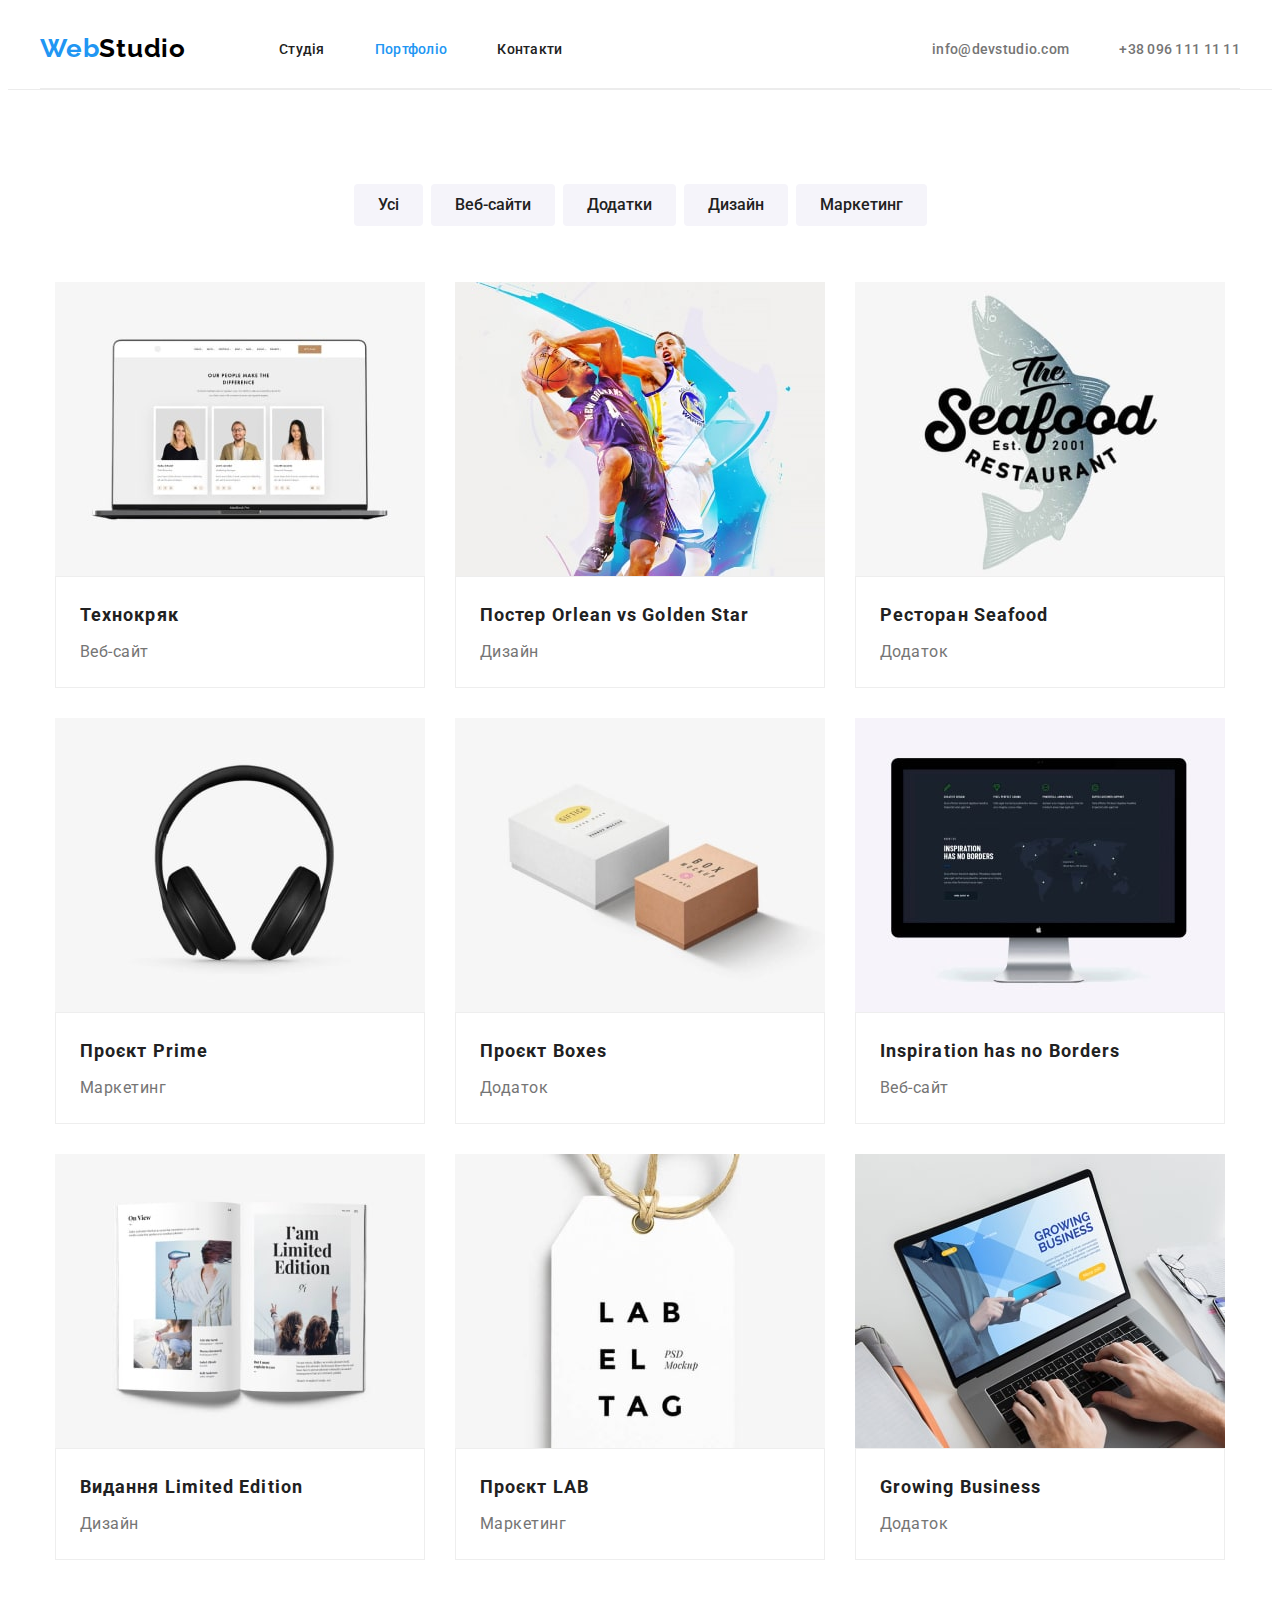
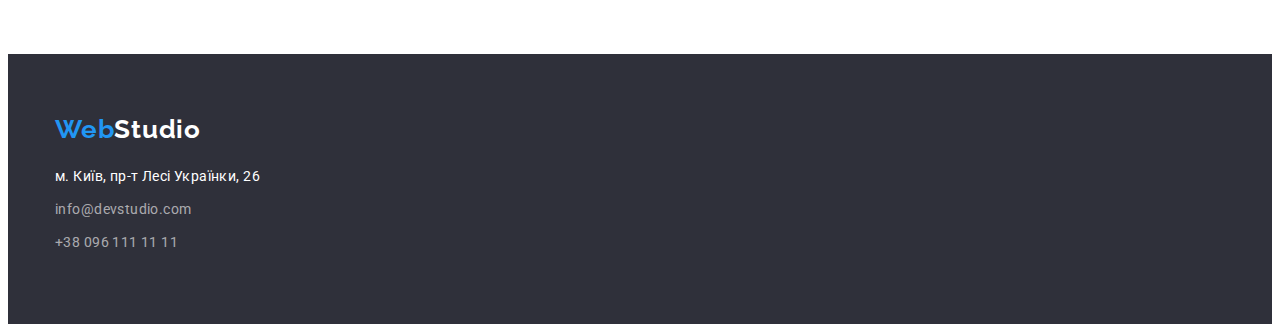
==== portfolio.html @ 09f42cfb "firstupdate" ====
<!DOCTYPE html>
<html lang="uk">

<head>
    <meta charset="UTF-8">
    <meta http-equiv="X-UA-Compatible" content="IE=edge">
    <meta name="viewport" content="width=device-width, initial-scale=1.0">
    <title>WebStudio</title>
    <link rel="preconnect" href="https://fonts.googleapis.com">
    <link rel="preconnect" href="https://fonts.gstatic.com" crossorigin>
    <link
        href="https://fonts.googleapis.com/css2?family=Raleway:wght@700&family=Roboto:wght@400;500;700;900&display=swap"
        rel="stylesheet">
    <link rel="stylesheet" href="https://cdnjs.cloudflare.com/ajax/libs/modern-normalize/1.1.0/modern-normalize.min.css" integrity="sha512-wpPYUAdjBVSE4KJnH1VR1HeZfpl1ub8YT/NKx4PuQ5NmX2tKuGu6U/JRp5y+Y8XG2tV+wKQpNHVUX03MfMFn9Q==" crossorigin="anonymous" referrerpolicy="no-referrer" />
    <link rel="stylesheet" href="./styles/styles.css">
</head>

<body>
    <header class="header">
        <div class="container header">
            <nav class="header-navigation">
                <a class="header-logo" href="./index.html">
                    Web<span>Studio</span>
                </a>
                <ul class="header-list list">
                    <li class="header-item"><a href="./index.html" class="header-item-link">Студія</a></li>
                    <li class="header-item"><a href="./portfolio.html" class="header-item-link current">Портфоліо</a></li>
                    <li class="header-item"><a href="#" class="header-item-link">Контакти</a></li>
                </ul>
            </nav>
            <ul class="header-contact list">
                <li><a href="mailto:info@devstudio.com" class="header-mail">info@devstudio.com</a></li>
                <li><a href="tel:+380961111111" class="header-tel">+38 096 111 11 11</a></li>
            </ul>
        </div>
    </header>
    <main>
        <section class="navigation section">
            <div class="container">
                <h1 class="visually-hidden">Навігація</h1>
                <ul class="navigation-list list">
                    <li><button type="button" class="navigation-button">Усі</button></li>
                    <li><button type="button" class="navigation-button">Веб-сайти</button></li>
                    <li><button type="button" class="navigation-button">Додатки</button></li>
                    <li><button type="button" class="navigation-button">Дизайн</button></li>
                    <li><button type="button" class="navigation-button">Маркетинг</button></li>
                </ul>
                <ul class="portfolio-list list">
                    <li class="portfolio-item">
                        <img src="./image/portfolio1-min.jpg" alt="Ноутбук" width="370">
                        <div class="examples">
                            <h2 class="portfolio-works">Технокряк</h2>
                            <p class="portfolio-after-title">Веб-сайт</p>
                        </div>
                    </li>
                    <li class="portfolio-item">
                        <img class="item" src="./image/portfolio2-min.jpg" alt="Постер" width="370">
                        <div class="examples">
                            <h2 class="portfolio-works">Постер Orlean vs Golden Star</h2>
                            <p class="portfolio-after-title">Дизайн</p>
                        </div> 
                    </li>
                    <li class="portfolio-item">
                        <img class="item" src="./image/portfolio3-min.jpg" alt="Постер" width="370">
                        <div class="examples">
                            <h2 class="portfolio-works">Ресторан Seafood</h2>
                            <p class="portfolio-after-title">Додаток</p>
                        </div>
                    </li>
                    <li class="portfolio-item">
                        <img class="item" src="./image/portfolio4-min.jpg" alt="Навушники" width="370">
                        <div class="examples">
                            <h2 class="portfolio-works">Проєкт Prime</h2>
                            <p class="portfolio-after-title">Маркетинг</p>
                        </div>
                    </li>
                    <li class="portfolio-item">
                        <img class="item" src="./image/portfolio5-min.jpg" alt="Дві коробки" width="370">
                        <div class="examples">
                            <h2 class="portfolio-works">Проєкт Boxes</h2>
                            <p class="portfolio-after-title">Додаток</p>
                        </div>
                    </li>
                    <li class="portfolio-item">
                        <img class="item" src="./image/portfolio6-min.jpg" alt="Монітор" width="370">
                        <div class="examples">
                            <h2 lang="en" class="portfolio-works">Inspiration has no Borders</h2>
                            <p class="portfolio-after-title">Веб-сайт</p>
                        </div>
                    </li>
                    <li class="portfolio-item">
                        <img class="item" src="./image/portfolio7-min.jpg" alt="Книга" width="370">
                        <div class="examples">
                            <h2 class="portfolio-works">Видання Limited Edition</h2>
                            <p class="portfolio-after-title">Дизайн</p>
                        </div>
                    </li>
                    <li class="portfolio-item">
                        <img class="item" src="./image/portfolio8-min.jpg" alt="Цінник" width="370">
                        <div class="examples">
                            <h2 class="portfolio-works">Проєкт LAB</h2>
                            <p class="portfolio-after-title">Маркетинг</p>
                        </div>
                    </li>
                    <li class="portfolio-item">
                        <img class="item" src="./image/portfolio9-min.jpg" alt="Ноутбук" width="370">
                        <div class="examples">
                            <h2 lang="en" class="portfolio-works">Growing Business</h2>
                            <p class="portfolio-after-title">Додаток</p>
                        </div>
                    </li>
                </ul>
            </div>
        </section>
    </main>
    <footer class="bottom">
        <div class="container">
            <a href="./index.html" class="bottom-logo">
                Web<span class="studio">Studio</span>
            </a>
            <address class="bottom-contact">
                <ul class="bottom-list list">
                    <li class="bottom-item">
                        <a href="https://goo.gl/maps/CPtrU1FHBa2aNyZL9" target="_blank" rel="noopener noreferrer"
                            class="bottom-address">м. Київ,
                            пр-т Лесі Українки,
                            26
                        </a>
                    </li>
                    <li class="bottom-item">
                        <a href="mailto:info@devstudio.com" class="bottom-mail">info@devstudio.com</a>
                    </li>
                    <li class="bottom-item">
                        <a href="tel:+380961111111" class="bottom-tel">+38 096 111 11 11</a>
                    </li>
                </ul>
            </address>
        </div>
    </footer>
</body>

</html>
---- styles/styles.css ----
html {
	box-sizing: border-box;
}
*,
*::before,
*::after {
	box-sizing: border-box;
}
:root {
	--main-color: #757575;
	--secondary-color: #212121;
	--main-bg-color: #2196f3;
	--accent-color: #ffffff;
}

p,
h1,
h2,
h3,
h4,
h5,
h6 {
  margin: 0;
}
ul,
ol {
  margin: 0;
  padding-left: 0;
}
button {
  cursor: pointer;
}
address {
  font-style: normal;
}
img {
  display: block;
  max-width: 100%;
  height: auto;
}
body {
	color: var(--main-color);
	font-family: "Roboto", sans-serif;
}
.list {
	list-style: none;
}

.container {
	width: 1200px;
	padding-left: 15px;
	padding-right: 15px;
	margin: 0 auto;
}

.visually-hidden {
	color: rgba(0, 0, 0, 0);
	position: absolute;
	width: 1px;
	height: 1px;
	margin: -1px;
	border: 0;
	padding: 0;
	white-space: nowrap;
	clip-path: inset(100%);
	clip: rect(0 0 0 0);
	overflow: hidden;
}

.section {
	padding: 94px 0;
}

.header {
	border-bottom: 1px solid #ECECEC;
	max-width: 100%;
}

.container.header {
	display: flex;
	align-items: center;
	justify-content: space-between;
	padding: 25px 0 24px 0;
}

.header-navigation {
	display: flex;
	align-items: center;
}

.header-list {
	display: flex;
	gap: 50px;
}

.header-logo {
	font-family: "Raleway", sans-serif;
	font-weight: 700;
	font-size: 26px;
	line-height: 1.19;
	letter-spacing: 0.03em;
	color: var(--main-bg-color);
	text-decoration: none;
	margin-right: 93px;
}
.header-contact {
	display: flex;
	align-items: center;
	gap: 50px;
}
span {
	font-family: "Raleway", sans-serif;
	font-weight: 700;
	font-size: 26px;
	line-height: 1.19;
	letter-spacing: 0.03em;
	color: #000000;
	text-decoration: none;
}
.header-item-link {
	font-weight: 500;
	font-size: 14px;
	line-height: 1.14;
	letter-spacing: 0.02em;
	color: var(--secondary-color);
	text-decoration: none;
}

.header-item-link:hover,
.header-item-link:focus {
	color: var(--main-bg-color);
}

.header-mail,
.header-tel {
	font-weight: 500;
	font-size: 14px;
	line-height: 1.14;
	letter-spacing: 0.02em;
	color: var(--main-color);
	text-decoration: none;
}

.header-item-link.current {
	color: var(--main-bg-color);
}

.header-tel:hover,
.header-tel:focus,
.header-mail:hover,
.header-mail:focus {
	color: var(--main-bg-color);
}

.hero {
	background-color: #2f303a;
	background-image: linear-gradient(
	    rgba(47, 48, 58, 0.4),
	    rgba(47, 48, 58, 0.4)
	  ),
	  url(../image/background.jpg);
	background-repeat: no-repeat;
	background-position: center;
	background-size: cover;
	text-align: center;
	padding: 200px 0;
}

.hero-title {
	font-weight: 900;
	font-size: 44px;
	line-height: 1.36;
	letter-spacing: 0.06em;
	text-transform: uppercase;
	color: var(--accent-color);
	width: 696px;
	margin: 0 auto 30px auto;
}

.button-primary {
	font-family: "Roboto", sans-serif;
	color: var(--accent-color);
	background-color: var(--main-bg-color);
	font-weight: 700;
	font-size: 16px;
	line-height: 1.88;
	letter-spacing: 0.06em;
	cursor: pointer;
	display: inline-flex;
	text-align: center;
	border: 1px solid transparent;
	padding: 10px 32px;
	min-width: 216px;
	height: 50px;
	border-radius: 4px;
	box-shadow: 0px 4px 4px rgba(0, 0, 0, 0.15);
}

.button-primary:active {
	color: var(--accent-color);
	background-color: #188ce8;
}

.section-list {
	display: flex;
	gap: 30px;
}
.section-item {
	width: 270px;
}
.section-subtitle {
	font-family: inherit;
	font-weight: 700;
	font-size: 14px;
	line-height: 1.14;
	letter-spacing: 0.03em;
	text-transform: uppercase;
	color: var(--secondary-color);
	margin-bottom: 10px;
}

.section-text {
	font-family: inherit;
	font-weight: 400;
	font-size: 14px;
	line-height: 1.71;
	letter-spacing: 0.03em;
}
.illustration {
	padding-top: 0;
}
.illustration-title {
	font-weight: 700;
	font-size: 36px;
	line-height: 1.17;
	letter-spacing: 0.03em;
	color: var(--secondary-color);
	margin-bottom: 50px;
	text-align: center;
}
.illustration-list {
	display: flex;
	gap: 30px;
}
.team {
	background-color: 
	#F5F4FA;
	text-align: center;
}
.team-list {
	display: flex;
	gap: 30px;
	width: calc((100%-90px)/4);
}
.team-card {
	background: var(--accent-color);
	box-shadow: 0px 1px 3px rgba(0, 0, 0, 0.12), 0px 1px 1px rgba(0, 0, 0, 0.14), 0px 2px 1px rgba(0, 0, 0, 0.2);
	border-radius: 0px 0px 4px 4px;
	width: 270px;
	display: block;
	padding-top: 30px;
	padding-bottom: 30px;
}
.team-title {
	font-weight: 700;
	font-size: 36px;
	line-height: 1.17;
	letter-spacing: 0.03em;
	color: var(--secondary-color);
	margin-bottom: 50px;
}
.team-surname {
	font-weight: 500;
	font-size: 16px;
	line-height: 1.19;
	letter-spacing: 0.03em;
	color: var(--secondary-color);
	margin-bottom: 10px;
}

.team-speciality {
	font-size: 16px;
	line-height: 1.19;
	letter-spacing: 0.03em; 
	margin-bottom: 16px;
}

.team-soc-list {
	display: flex;
	justify-content: center;
	gap: 10px;
}
.team-soc-iteam {
	width: 44px;
	height: 44px;
}
.team-soc-link {
	width: 100%;
	height: 100%;
	border-radius: 50%;
	display: flex;
	align-items: center;
	justify-content: center;
}

.team-soc-icon {
	fill: #AFB1B8;
}
.team-soc-link:hover,
.team-soc-link:focus {
	background-color: var(--main-bg-color);
}

.team-soc-link:hover .team-soc-icon,
.team-soc-link:focus .team-soc-icon {
	fill: var(--accent-color);
}
.client-title {
	font-weight: 700;
	font-size: 36px;
	line-height: 0.86;
	letter-spacing: 0.03em;
	text-align: center;
	color: var(--secondary-color);
	margin-bottom: 50px;
}
.client-list {
	display: flex;
	gap: 30px;
}
.client-item {
	width: calc((100% - 150px) / 6);
	height: 90px;
}
.client-link {
	width: 100%;
	height: 100%;
	border: 1px solid #AFB1B8;
	border-radius: 4px;
	display: flex;
	align-items: center;
	justify-content: center;
}

.bottom {
	background-color: #2f303a;
	padding-top: 60px;
	padding-bottom: 60px;
}

.bottom-logo {
	font-family: "Raleway", sans-serif;
	font-weight: 700;
	font-size: 26px;
	line-height: 1.19;
	letter-spacing: 0.03em;
	text-decoration: none;
	color: var(--main-bg-color);
	display: flex;
	margin-bottom: 20px;
}

.studio {
	font-family: "Raleway", sans-serif;
	font-weight: 700;
	font-size: 26px;
	line-height: 1.19;
	letter-spacing: 0.03em;
	color: var(--accent-color);
	text-decoration: none;
}


.bottom-address {
	font-family: "Roboto";
	font-style: normal;
	font-weight: 400;
	font-size: 14px;
	line-height: 1.71;
	letter-spacing: 0.03em;
	text-decoration: none;
	color: var(--accent-color);
}

.bottom-mail,
.bottom-tel {
	font-style: normal;
	font-size: 14px;
	line-height: 1.71;
	letter-spacing: 0.03em;
	color: rgba(255, 255, 255, 0.6);
	text-decoration: none;
}

.bottom-item {
	margin-bottom: 9px;
}

.bottom-mail:hover,
.bottom-mail:focus,
.bottom-tel:hover,
.bottom-tel:focus {
	color: var(--main-bg-color);
}
.soc-text {
	font-family: 'Roboto', sans-serif;;
	font-style: normal;
	font-weight: 700;
	font-size: 14px;
	line-height: 0.88;
	letter-spacing: 0.03em;
	text-transform: uppercase;
	color: var(--accent-color);
	margin-bottom: 16px;
}
.footer-soc-list {
	display: flex;
    gap: 10px;
    justify-content: center;
}
.footer-soc-item {
	width: 44px;
	height: 44px;
}
.footer-soc-link.link {
	width: 100%;
	height: 100%;
	background: rgba(255, 255, 255, 0.1);
	border-radius: 50%;
	display: flex;
	align-items: center;
	justify-content: center;
}
.footer-soc-icon {
	fill: var(--accent-color);
}
.footer-soc-link:hover,
.footer-soc-link:focus {
	background-color: var(--main-bg-color);
}
.footer-soc-link:hover .footer-soc-icon,
.footer-soc-link:focus .footer-soc-icon {
	fill: var(--accent-color);
}

.navigation-list {
	display: flex;
	justify-content: center;
	margin-bottom: 56px;
	gap: 8px;
}

.navigation-button {
	font-family: "Roboto", sans-serif;
	font-weight: 500;
	font-size: 16px;
	line-height: 1.63;
	color: var(--secondary-color);
	background-color: #f5f4fa;
	cursor: pointer;
	border-radius: 4px;
	padding: 6px 22px;
	border-color: transparent;
    text-align: center;
}

.navigation-button:hover,
.navigation-button:focus {
	color: var(--accent-color);
	background-color: var(--main-bg-color);
}

.portfolio-list {
	display: flex;
	flex-wrap: wrap;
	gap: 30px;
}

.examples {
	padding: 20px 24px;
    width: 370px;
	background-color: var(--accent-color);
	border: 1px solid #EEEEEE;
}
.portfolio-works {
	font-weight: 700;
	font-size: 18px;
	font-family: inherit;
	line-height: 2;
	letter-spacing: 0.06em;
	color: var(--secondary-color);
    margin-bottom: 4px;
	max-width: 322px;
	max-height: 36px;
}

.portfolio-after-title {
	font-size: 16px;
	line-height: 1.88;
	letter-spacing: 0.03em;
}
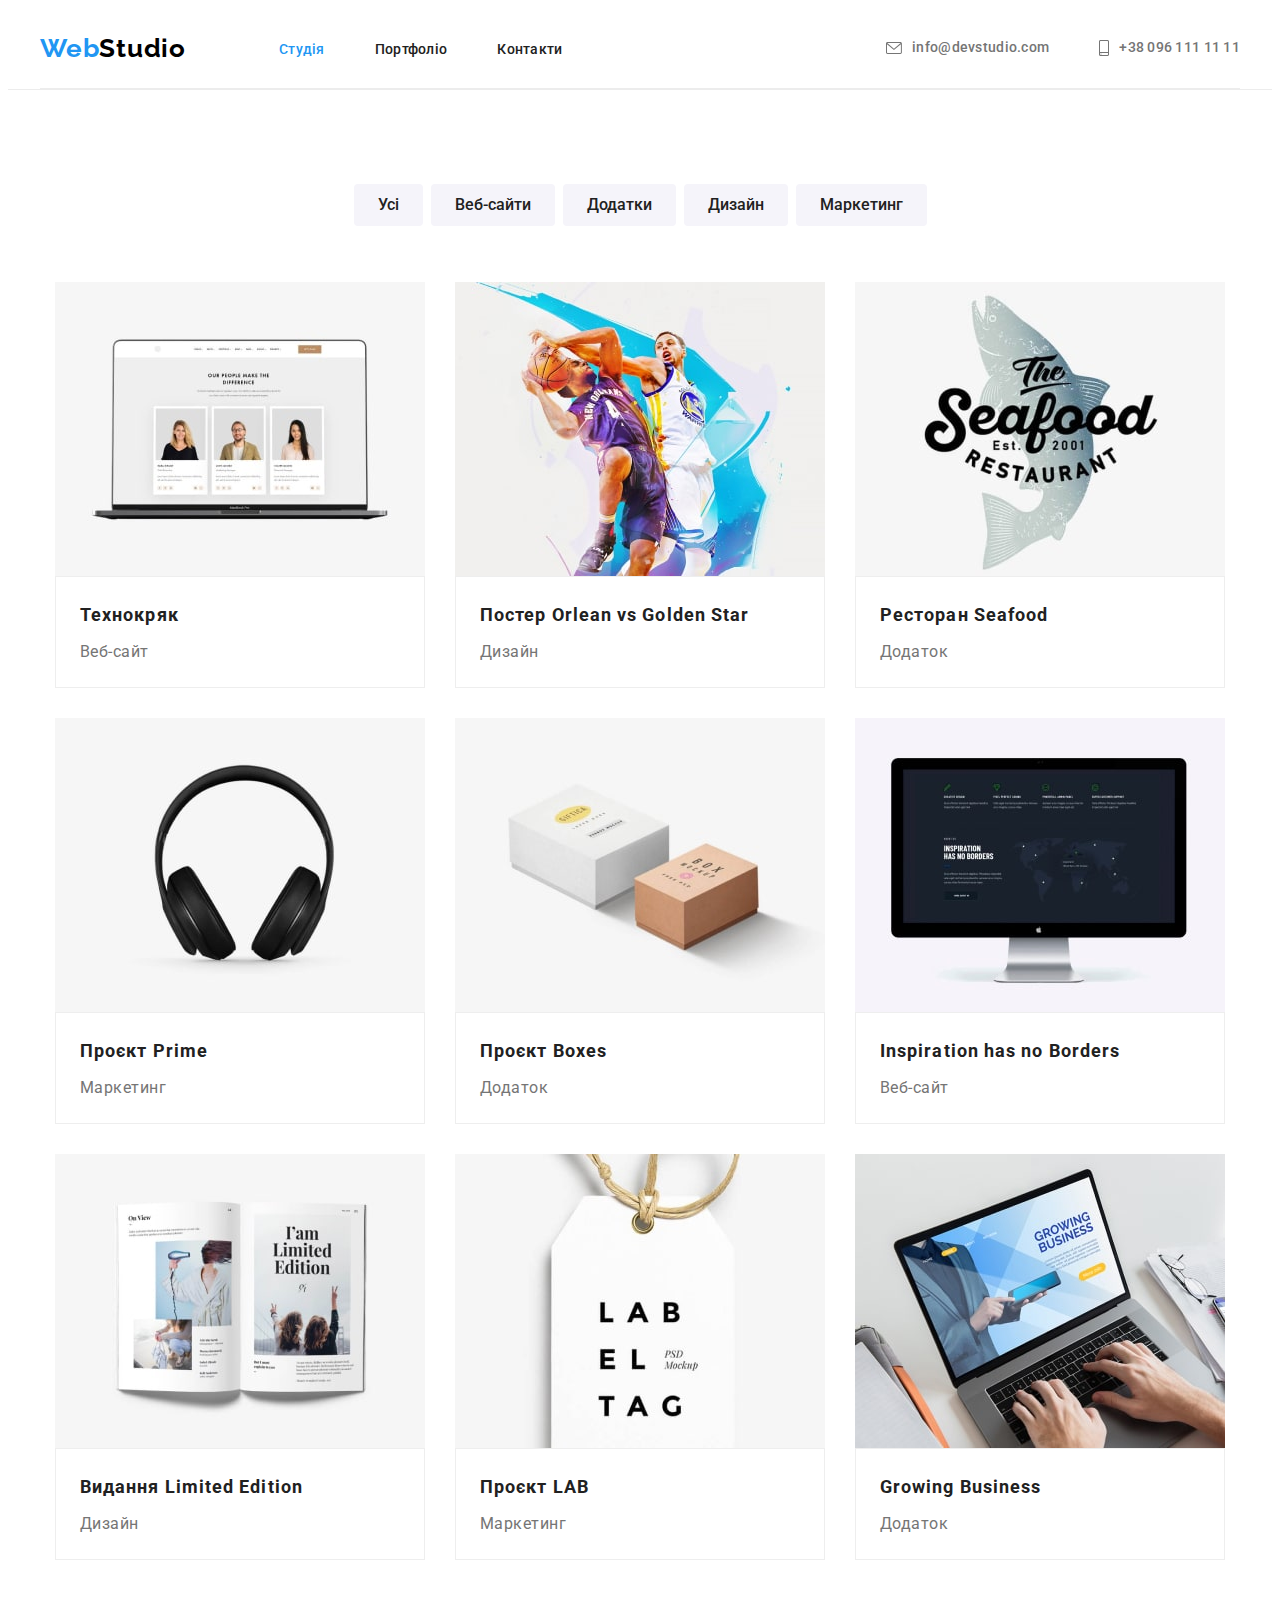
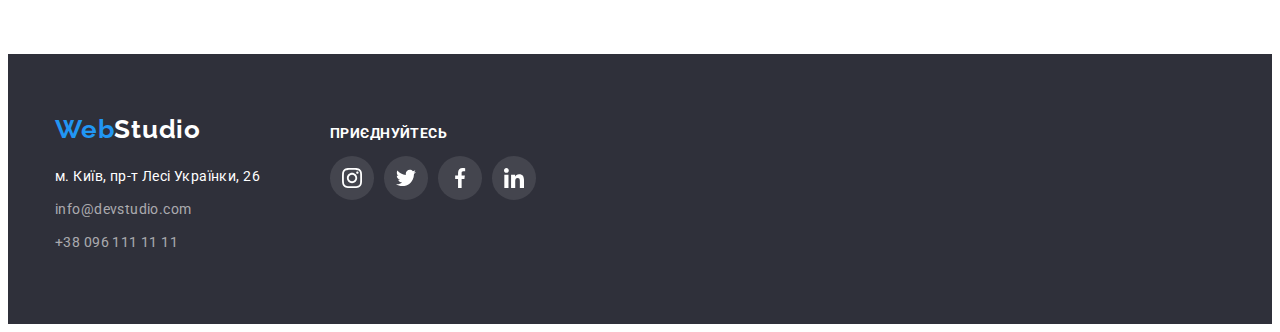
==== commit e9dd596e: "secondupdate" ====
--- a/portfolio.html
+++ b/portfolio.html
@@ -23,14 +23,22 @@
                     Web<span>Studio</span>
                 </a>
                 <ul class="header-list list">
-                    <li class="header-item"><a href="./index.html" class="header-item-link">Студія</a></li>
-                    <li class="header-item"><a href="./portfolio.html" class="header-item-link current">Портфоліо</a></li>
+                    <li class="header-item"><a href="./index.html" class="header-item-link current">Студія</a></li>
+                    <li class="header-item"><a href="./portfolio.html" class="header-item-link">Портфоліо</a></li>
                     <li class="header-item"><a href="#" class="header-item-link">Контакти</a></li>
                 </ul>
             </nav>
             <ul class="header-contact list">
-                <li><a href="mailto:info@devstudio.com" class="header-mail">info@devstudio.com</a></li>
-                <li><a href="tel:+380961111111" class="header-tel">+38 096 111 11 11</a></li>
+                <li><a href="mailto:info@devstudio.com" class="header-mail">
+                        <svg class="contact-icon" width="16" height="12">
+                            <use href="./image/icons.svg#icon-envelope"></use>
+                        </svg>
+                    info@devstudio.com</a></li>
+                <li><a href="tel:+380961111111" class="header-tel">
+                        <svg class="contact-icon" width="10" height="16">
+                            <use href="./image/icons.svg#icon-smartphone"></use>
+                        </svg>
+                    +38 096 111 11 11</a></li>
             </ul>
         </div>
     </header>
@@ -114,28 +122,55 @@
         </section>
     </main>
     <footer class="bottom">
-        <div class="container">
-            <a href="./index.html" class="bottom-logo">
-                Web<span class="studio">Studio</span>
-            </a>
-            <address class="bottom-contact">
-                <ul class="bottom-list list">
-                    <li class="bottom-item">
-                        <a href="https://goo.gl/maps/CPtrU1FHBa2aNyZL9" target="_blank" rel="noopener noreferrer"
-                            class="bottom-address">м. Київ,
-                            пр-т Лесі Українки,
-                            26
-                        </a>
-                    </li>
-                    <li class="bottom-item">
-                        <a href="mailto:info@devstudio.com" class="bottom-mail">info@devstudio.com</a>
-                    </li>
-                    <li class="bottom-item">
-                        <a href="tel:+380961111111" class="bottom-tel">+38 096 111 11 11</a>
-                    </li>
+        <div class="footer-container container">
+            <div class="footer-adress">
+                <a href="./index.html" class="bottom-logo">
+                    Web<span class="studio">Studio</span>
+                </a>
+                <address class="bottom-contact">
+                    <ul class="bottom-list list">
+                        <li class="bottom-item item">
+                            <a href="https://goo.gl/maps/CPtrU1FHBa2aNyZL9" target="_blank" rel="noopener noreferrer"
+                                class="bottom-address item">м. Київ,
+                                пр-т Лесі Українки,
+                                26
+                            </a>
+                        </li>
+                        <li class="bottom-item 	item">
+                            <a href="mailto:info@devstudio.com" class="bottom-mail item">info@devstudio.com</a>
+                        </li>
+                        <li class="bottom-item">
+                            <a href="tel:+380961111111" class="bottom-tel">+38 096 111 11 11</a>
+                        </li>
+                    </ul>
+                </address>
+            </div>
+            <div class="footer-soc">
+                <p class="soc-text">приєднуйтесь</p>
+                <ul class="footer-soc-list list">
+                    <li class="footer-soc-item"><a href="" class="footer-soc-link link">
+                        <svg class="footer-soc-icon" width="20" height="20">
+                            <use href="./image/icons.svg#icon-instagram"></use>
+                        </svg>
+                    </a></li>
+                    <li class="footer-soc-item"><a href="" class="footer-soc-link link">
+                        <svg class="footer-soc-icon" width="20" height="20">
+                            <use href="./image/icons.svg#icon-twitter"></use>
+                        </svg>
+                    </a></li>
+                    <li class="footer-soc-item"><a href="" class="footer-soc-link link">
+                        <svg class="footer-soc-icon" width="20" height="20">
+                            <use href="./image/icons.svg#icon-facebook"></use>
+                        </svg>
+                    </a></li>
+                    <li class="footer-soc-item"><a href="" class="footer-soc-link link">
+                        <svg class="footer-soc-icon" width="20" height="20">
+                            <use href="./image/icons.svg#icon-linkedin"></use>
+                        </svg>
+                    </a></li>
                 </ul>
-            </address>
-        </div>
+            </div>
+        </div>    
     </footer>
 </body>
 
--- a/styles/styles.css
+++ b/styles/styles.css
@@ -139,8 +139,15 @@
 	letter-spacing: 0.02em;
 	color: var(--main-color);
 	text-decoration: none;
-}
-
+	display: flex;
+	align-items: center;
+	justify-content: center;
+	gap: 10px;
+}
+
+.contact-icon {
+	fill: var(--main-color);
+}
 .header-item-link.current {
 	color: var(--main-bg-color);
 }
@@ -151,7 +158,12 @@
 .header-mail:focus {
 	color: var(--main-bg-color);
 }
-
+.header-tel:hover .contact-icon,
+.header-tel:focus .contact-icon,
+.header-mail:hover .contact-icon,
+.header-mail:focus .contact-icon{
+	fill: var(--main-bg-color);
+}
 .hero {
 	background-color: #2f303a;
 	background-image: linear-gradient(
@@ -341,6 +353,20 @@
 	align-items: center;
 	justify-content: center;
 }
+.client-icon {
+	fill: #AFB1B8;
+}
+
+.client-link:hover,
+.client-link:focus {
+	border-color: var(--main-bg-color);
+}
+
+.client-link:hover .client-icon,
+.client-link:focus .client-icon {
+	fill: var(--main-bg-color);
+}
+
 
 .bottom {
 	background-color: #2f303a;
@@ -401,6 +427,12 @@
 .bottom-tel:hover,
 .bottom-tel:focus {
 	color: var(--main-bg-color);
+}
+
+.footer-container {
+	display: flex;
+	align-items: baseline;
+	gap: 70px;
 }
 .soc-text {
 	font-family: 'Roboto', sans-serif;;
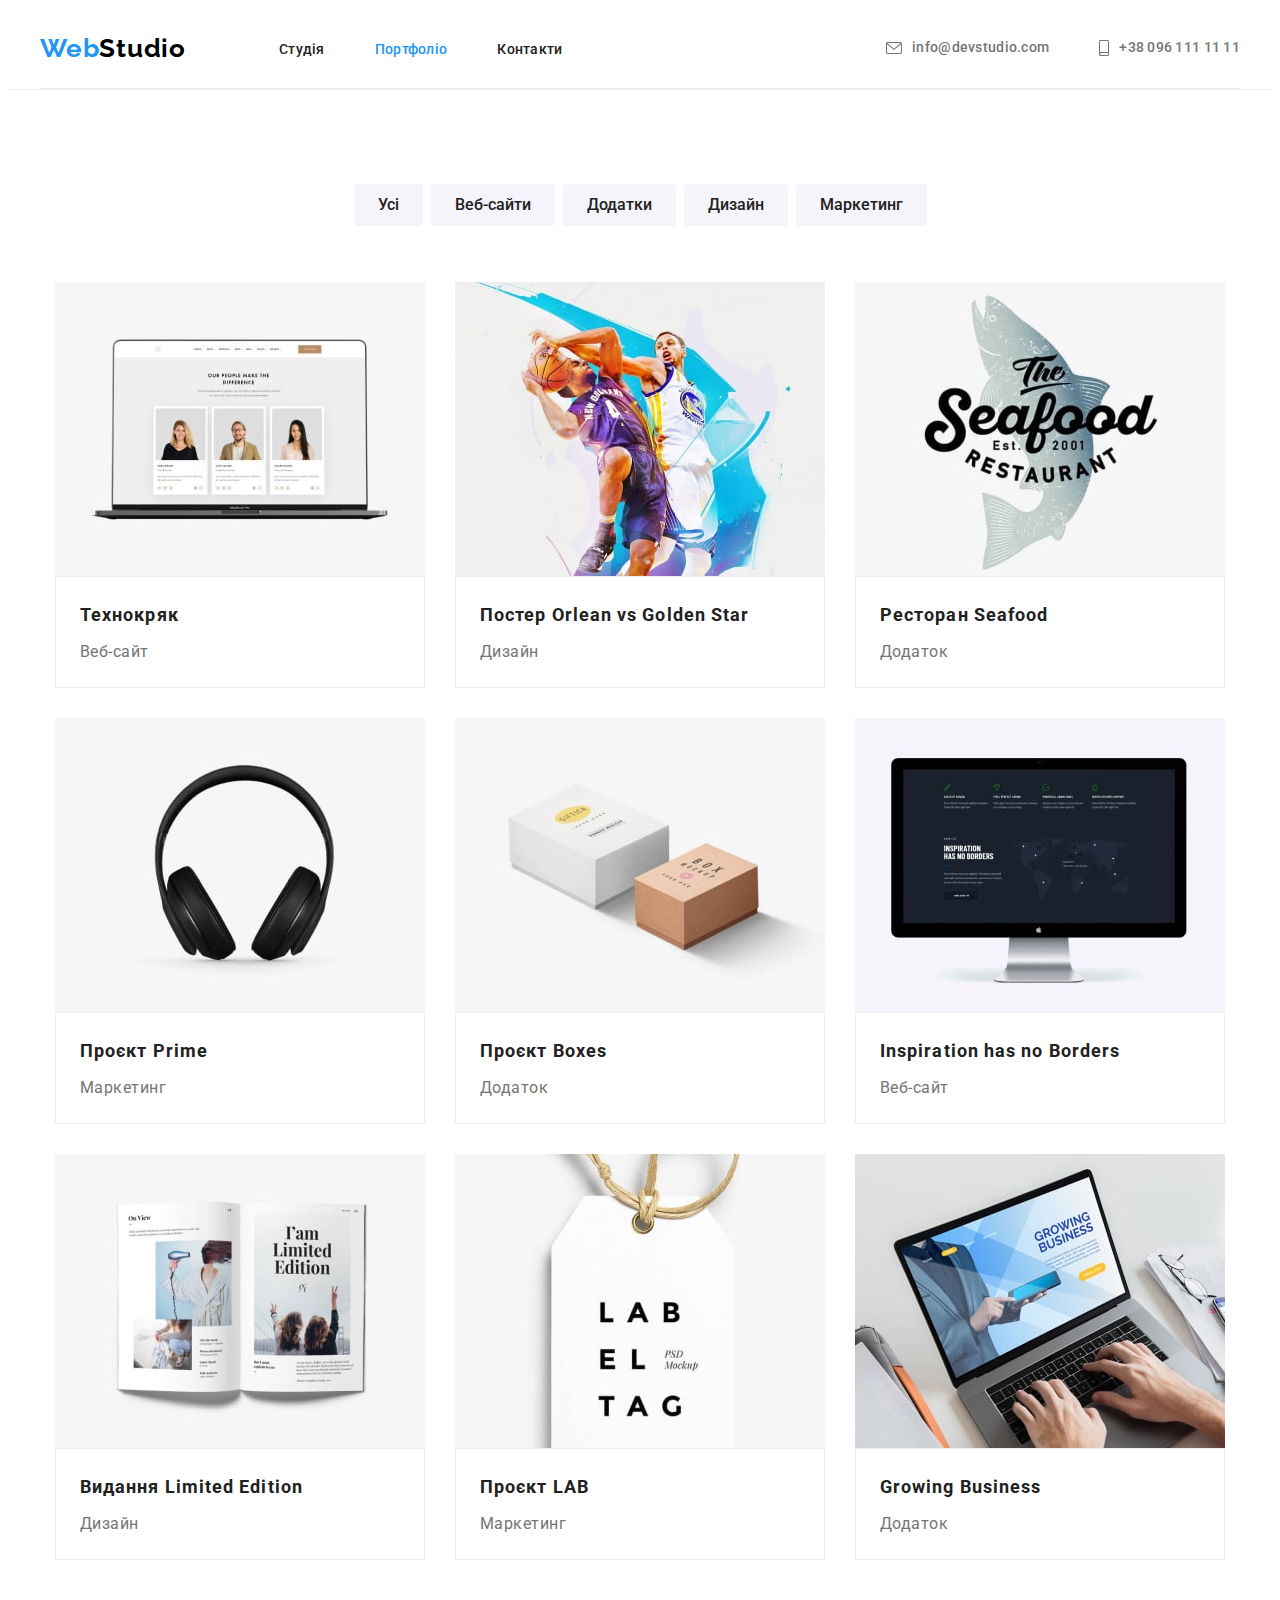
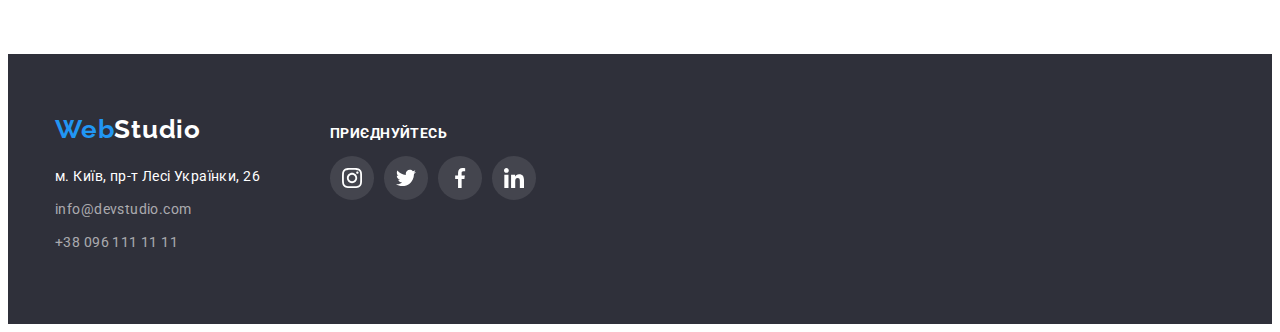
==== commit 7bfb1af3: "thirdupdate" ====
--- a/portfolio.html
+++ b/portfolio.html
@@ -23,8 +23,8 @@
                     Web<span>Studio</span>
                 </a>
                 <ul class="header-list list">
-                    <li class="header-item"><a href="./index.html" class="header-item-link current">Студія</a></li>
-                    <li class="header-item"><a href="./portfolio.html" class="header-item-link">Портфоліо</a></li>
+                    <li class="header-item"><a href="./index.html" class="header-item-link">Студія</a></li>
+                    <li class="header-item"><a href="./portfolio.html" class="header-item-link current">Портфоліо</a></li>
                     <li class="header-item"><a href="#" class="header-item-link">Контакти</a></li>
                 </ul>
             </nav>
@@ -55,67 +55,85 @@
                 </ul>
                 <ul class="portfolio-list list">
                     <li class="portfolio-item">
-                        <img src="./image/portfolio1-min.jpg" alt="Ноутбук" width="370">
-                        <div class="examples">
-                            <h2 class="portfolio-works">Технокряк</h2>
-                            <p class="portfolio-after-title">Веб-сайт</p>
-                        </div>
+                        <a class="link" href="#">
+                            <img src="./image/portfolio1-min.jpg" alt="Ноутбук" width="370">
+                            <div class="examples">
+                                <h2 class="portfolio-works">Технокряк</h2>
+                                <p class="portfolio-after-title">Веб-сайт</p>
+                            </div>
+                        </a>    
                     </li>
                     <li class="portfolio-item">
-                        <img class="item" src="./image/portfolio2-min.jpg" alt="Постер" width="370">
-                        <div class="examples">
-                            <h2 class="portfolio-works">Постер Orlean vs Golden Star</h2>
-                            <p class="portfolio-after-title">Дизайн</p>
-                        </div> 
+                        <a class="link" href="#">
+                            <img class="item" src="./image/portfolio2-min.jpg" alt="Постер" width="370">
+                            <div class="examples">
+                                <h2 class="portfolio-works">Постер Orlean vs Golden Star</h2>
+                                <p class="portfolio-after-title">Дизайн</p>
+                            </div> 
+                        </a>    
                     </li>
                     <li class="portfolio-item">
-                        <img class="item" src="./image/portfolio3-min.jpg" alt="Постер" width="370">
-                        <div class="examples">
-                            <h2 class="portfolio-works">Ресторан Seafood</h2>
-                            <p class="portfolio-after-title">Додаток</p>
-                        </div>
+                        <a class="link" href="#">
+                            <img class="item" src="./image/portfolio3-min.jpg" alt="Постер" width="370">
+                            <div class="examples">
+                                <h2 class="portfolio-works">Ресторан Seafood</h2>
+                                <p class="portfolio-after-title">Додаток</p>
+                            </div>
+                        </a>    
                     </li>
                     <li class="portfolio-item">
-                        <img class="item" src="./image/portfolio4-min.jpg" alt="Навушники" width="370">
-                        <div class="examples">
-                            <h2 class="portfolio-works">Проєкт Prime</h2>
-                            <p class="portfolio-after-title">Маркетинг</p>
-                        </div>
+                        <a class="link" href="#">
+                            <img class="item" src="./image/portfolio4-min.jpg" alt="Навушники" width="370">
+                            <div class="examples">
+                                <h2 class="portfolio-works">Проєкт Prime</h2>
+                                <p class="portfolio-after-title">Маркетинг</p>
+                            </div>
+                        </a>    
                     </li>
                     <li class="portfolio-item">
-                        <img class="item" src="./image/portfolio5-min.jpg" alt="Дві коробки" width="370">
-                        <div class="examples">
-                            <h2 class="portfolio-works">Проєкт Boxes</h2>
-                            <p class="portfolio-after-title">Додаток</p>
-                        </div>
+                        <a class="link" href="#">
+                            <img class="item" src="./image/portfolio5-min.jpg" alt="Дві коробки" width="370">
+                            <div class="examples">
+                                <h2 class="portfolio-works">Проєкт Boxes</h2>
+                                <p class="portfolio-after-title">Додаток</p>
+                            </div>
+                        </a>    
                     </li>
                     <li class="portfolio-item">
-                        <img class="item" src="./image/portfolio6-min.jpg" alt="Монітор" width="370">
-                        <div class="examples">
-                            <h2 lang="en" class="portfolio-works">Inspiration has no Borders</h2>
-                            <p class="portfolio-after-title">Веб-сайт</p>
-                        </div>
+                        <a class="link" href="#">
+                            <img class="item" src="./image/portfolio6-min.jpg" alt="Монітор" width="370">
+                            <div class="examples">
+                                <h2 lang="en" class="portfolio-works">Inspiration has no Borders</h2>
+                                <p class="portfolio-after-title">Веб-сайт</p>
+                            </div>
+                        </a>    
                     </li>
                     <li class="portfolio-item">
-                        <img class="item" src="./image/portfolio7-min.jpg" alt="Книга" width="370">
-                        <div class="examples">
-                            <h2 class="portfolio-works">Видання Limited Edition</h2>
-                            <p class="portfolio-after-title">Дизайн</p>
-                        </div>
+                        <a class="link" href="#">
+                            <img class="item" src="./image/portfolio7-min.jpg" alt="Книга" width="370">
+                            <div class="examples">
+                                <h2 class="portfolio-works">Видання Limited Edition</h2>
+                                <p class="portfolio-after-title">Дизайн</p>
+                            </div>
+                        </a>    
                     </li>
                     <li class="portfolio-item">
-                        <img class="item" src="./image/portfolio8-min.jpg" alt="Цінник" width="370">
-                        <div class="examples">
-                            <h2 class="portfolio-works">Проєкт LAB</h2>
-                            <p class="portfolio-after-title">Маркетинг</p>
-                        </div>
+                        <a class="link" href="#">
+                            <img class="item" src="./image/portfolio8-min.jpg" alt="Цінник" width="370">
+                            <div class="examples">
+                                <h2 class="portfolio-works">Проєкт LAB</h2>
+                                <p class="portfolio-after-title">Маркетинг</p>
+                            </div>
+                        </a>    
                     </li>
                     <li class="portfolio-item">
-                        <img class="item" src="./image/portfolio9-min.jpg" alt="Ноутбук" width="370">
-                        <div class="examples">
-                            <h2 lang="en" class="portfolio-works">Growing Business</h2>
-                            <p class="portfolio-after-title">Додаток</p>
-                        </div>
+                        <a class="link" href="#">
+                            <img class="item" src="./image/portfolio9-min.jpg" alt="Ноутбук" width="370">
+                            <div class="examples">
+                                <h2 lang="en" class="portfolio-works">Growing Business</h2>
+                                <p class="portfolio-after-title">Додаток</p>
+                            </div>
+                        </a>    
                     </li>
                 </ul>
             </div>
--- a/styles/styles.css
+++ b/styles/styles.css
@@ -220,6 +220,31 @@
 .section-item {
 	width: 270px;
 }
+
+.section-item::before {
+	display: block;
+	content: "";
+	height: 120px;
+	background-size: 70px;
+	background-repeat: no-repeat;
+	background-position: center;
+	background-color: #F5F4FA;
+	margin-bottom: 30px;
+}
+.icon-antenna::before {
+	background-image: url(../image/antenna.svg);
+}
+
+.icon-clock::before {
+	background-image: url(../image/clock.svg);
+}
+.icon-diagram::before {
+	background-image: url(../image/diagram.svg);
+}
+.icon-astronaut::before {
+	background-image: url(../image/astronaut.svg);
+}
+
 .section-subtitle {
 	font-family: inherit;
 	font-weight: 700;
@@ -500,12 +525,21 @@
 .navigation-button:focus {
 	color: var(--accent-color);
 	background-color: var(--main-bg-color);
+	box-shadow: 0px 3px 1px rgba(0, 0, 0, 0.1), 0px 1px 2px rgba(0, 0, 0, 0.08), 0px 2px 2px rgba(0, 0, 0, 0.12);
 }
 
 .portfolio-list {
 	display: flex;
 	flex-wrap: wrap;
 	gap: 30px;
+}
+.portfolio-item .link {
+	display: block;
+	text-decoration: none;
+}
+.portfolio-item .link:hover,
+.portfolio-item .link:focus {
+	box-shadow: 0px 1px 1px rgba(0, 0, 0, 0.12), 0px 4px 4px rgba(0, 0, 0, 0.06), 1px 4px 6px rgba(0, 0, 0, 0.16);
 }
 
 .examples {
@@ -527,7 +561,11 @@
 }
 
 .portfolio-after-title {
+	font-family: inherit;
+	font-style: normal;
 	font-size: 16px;
 	line-height: 1.88;
 	letter-spacing: 0.03em;
-}
+	color: var(--main-color);
+
+}
